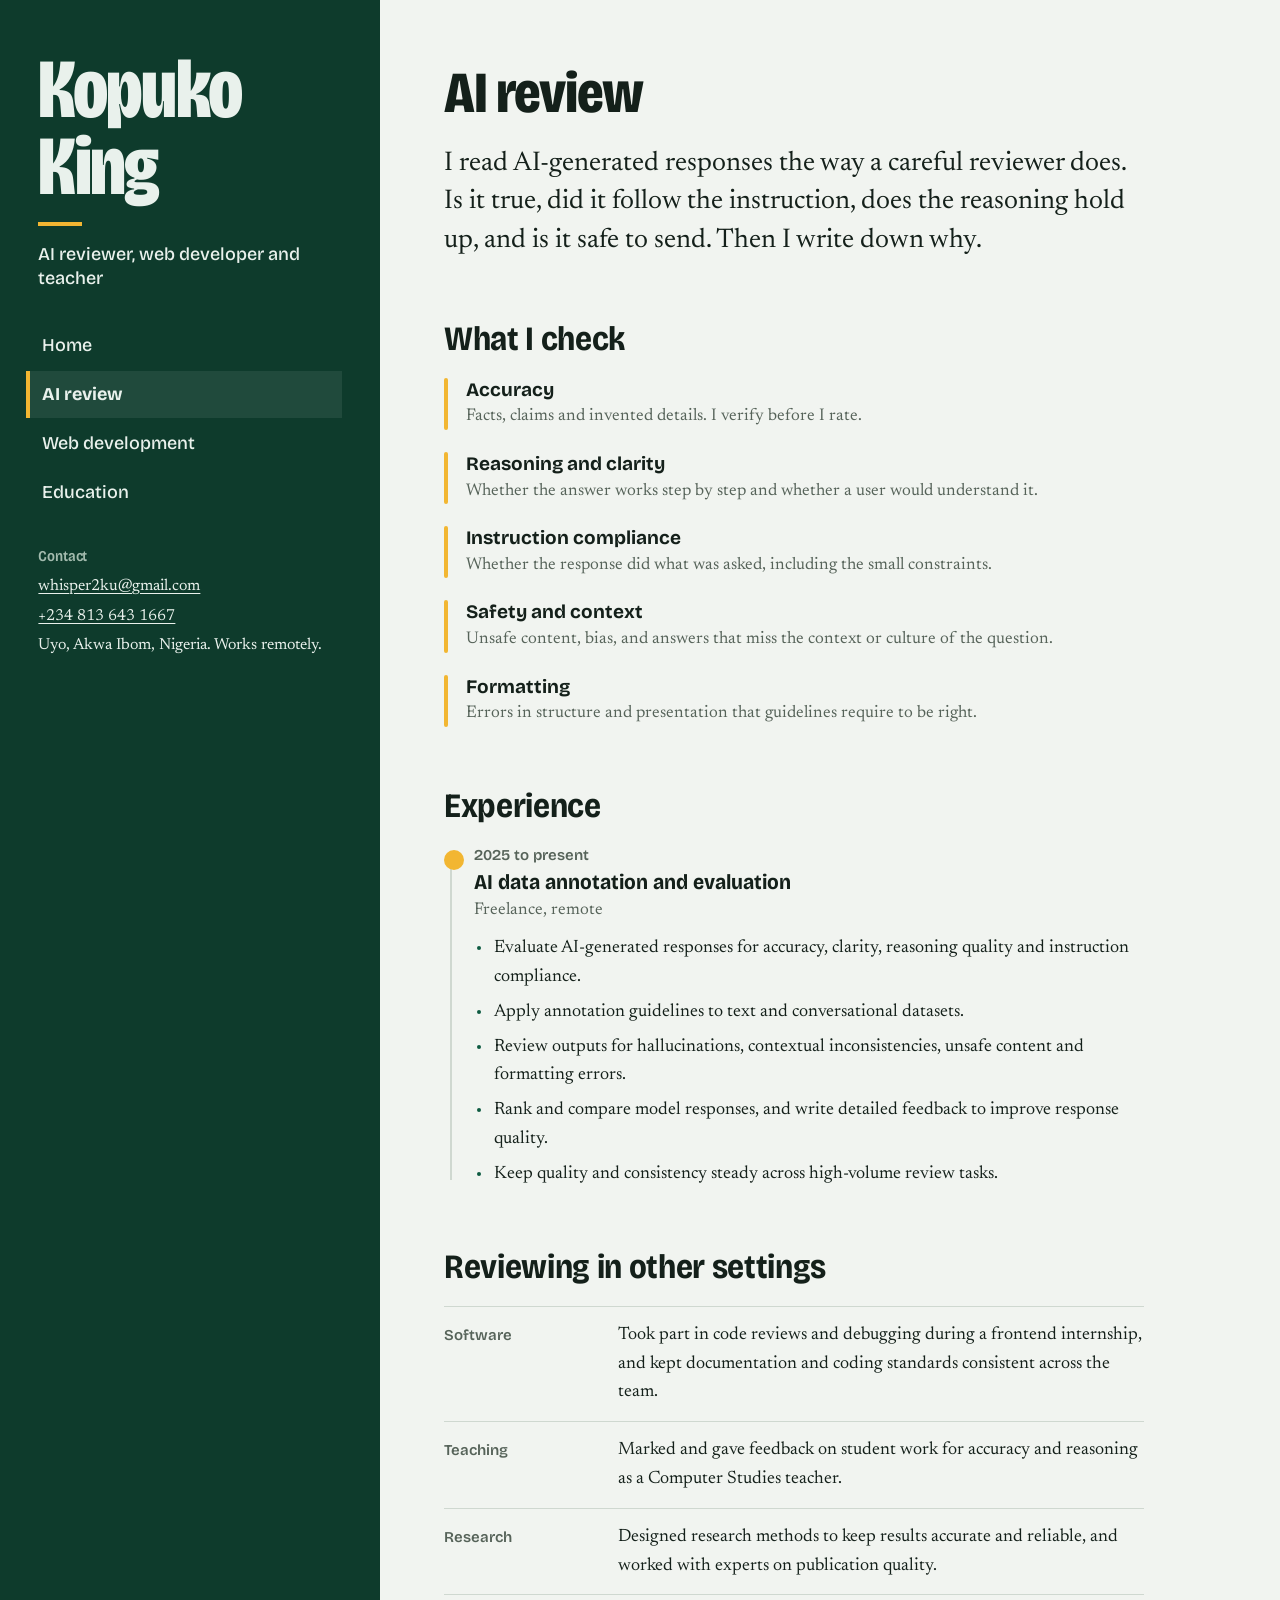
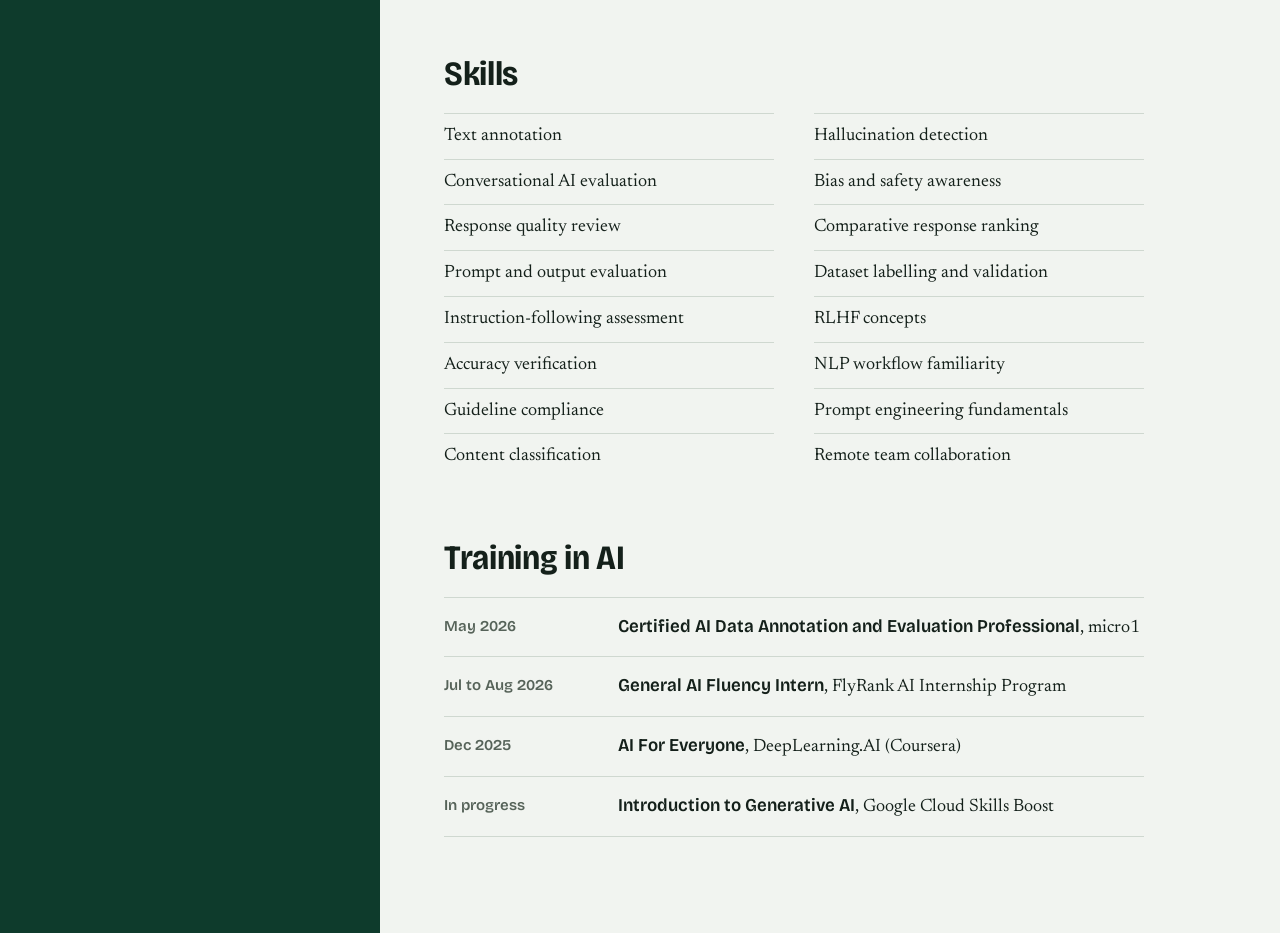
==== ai-review.html @ b8186ad0 "update CV" ====
<!doctype html>
<html lang="en">
<head>
<meta charset="utf-8">
<meta name="viewport" content="width=device-width, initial-scale=1">
<title>AI review | Kopuko King</title>
<meta name="description" content="AI data annotation and evaluation experience, skills and training.">
<meta property="og:title" content="AI review | Kopuko King">
<meta property="og:description" content="AI data annotation and evaluation experience, skills and training.">
<meta name="theme-color" content="#0E3B2C">
<link rel="preconnect" href="https://fonts.googleapis.com">
<link rel="preconnect" href="https://fonts.gstatic.com" crossorigin>
<link rel="stylesheet" href="https://fonts.googleapis.com/css2?family=Bricolage+Grotesque:opsz,wdth,wght@12..96,75..100,300..800&family=Newsreader:ital,opsz,wght@0,6..72,400..600;1,6..72,400&display=swap">
<link rel="stylesheet" href="style.css">
</head>
<body>
<div class="page">

  <aside class="side">
    <div class="side-inner">
      <div>
        <p class="brand"><a href="index.html">Kopuko<br>King</a></p>
        <p class="title">AI reviewer, web developer and teacher</p>
      </div>

      <nav class="nav" aria-label="Pages">
        <a href="index.html">Home</a>
        <a href="ai-review.html" aria-current="page">AI review</a>
        <a href="web-development.html">Web development</a>
        <a href="education.html">Education</a>
      </nav>

      <section>
        <h2>Contact</h2>
        <address class="contact">
          <a href="mailto:whisper2ku@gmail.com">whisper2ku@gmail.com</a>
          <a href="tel:+2348136431667">+234 813 643 1667</a>
          <span>Uyo, Akwa Ibom, Nigeria. Works remotely.</span>
        </address>
      </section>
    </div>
  </aside>

  <main class="main">
    <header>
      <h1>AI review</h1>
      <p class="lead">I read AI-generated responses the way a careful reviewer does. Is it true, did it follow the instruction, does the reasoning hold up, and is it safe to send. Then I write down why.</p>
    </header>

    <section>
      <h2>What I check</h2>
      <dl class="facts">
        <div>
          <dt>Accuracy</dt>
          <dd>Facts, claims and invented details. I verify before I rate.</dd>
        </div>
        <div>
          <dt>Reasoning and clarity</dt>
          <dd>Whether the answer works step by step and whether a user would understand it.</dd>
        </div>
        <div>
          <dt>Instruction compliance</dt>
          <dd>Whether the response did what was asked, including the small constraints.</dd>
        </div>
        <div>
          <dt>Safety and context</dt>
          <dd>Unsafe content, bias, and answers that miss the context or culture of the question.</dd>
        </div>
        <div>
          <dt>Formatting</dt>
          <dd>Errors in structure and presentation that guidelines require to be right.</dd>
        </div>
      </dl>
    </section>

    <section>
      <h2>Experience</h2>
      <ol class="timeline">
        <li class="now">
          <div class="when">2025 to present</div>
          <h3>AI data annotation and evaluation</h3>
          <p class="org">Freelance, remote</p>
          <ul class="bullets">
            <li>Evaluate AI-generated responses for accuracy, clarity, reasoning quality and instruction compliance.</li>
            <li>Apply annotation guidelines to text and conversational datasets.</li>
            <li>Review outputs for hallucinations, contextual inconsistencies, unsafe content and formatting errors.</li>
            <li>Rank and compare model responses, and write detailed feedback to improve response quality.</li>
            <li>Keep quality and consistency steady across high-volume review tasks.</li>
          </ul>
        </li>
      </ol>
    </section>

    <section>
      <h2>Reviewing in other settings</h2>
      <ul class="rows">
        <li><span class="when">Software</span><span>Took part in code reviews and debugging during a frontend internship, and kept documentation and coding standards consistent across the team.</span></li>
        <li><span class="when">Teaching</span><span>Marked and gave feedback on student work for accuracy and reasoning as a Computer Studies teacher.</span></li>
        <li><span class="when">Research</span><span>Designed research methods to keep results accurate and reliable, and worked with experts on publication quality.</span></li>
      </ul>
    </section>

    <section>
      <h2>Skills</h2>
      <ul class="cols">
        <li>Text annotation</li>
        <li>Conversational AI evaluation</li>
        <li>Response quality review</li>
        <li>Prompt and output evaluation</li>
        <li>Instruction-following assessment</li>
        <li>Accuracy verification</li>
        <li>Guideline compliance</li>
        <li>Content classification</li>
        <li>Hallucination detection</li>
        <li>Bias and safety awareness</li>
        <li>Comparative response ranking</li>
        <li>Dataset labelling and validation</li>
        <li>RLHF concepts</li>
        <li>NLP workflow familiarity</li>
        <li>Prompt engineering fundamentals</li>
        <li>Remote team collaboration</li>
      </ul>
    </section>

    <section>
      <h2>Training in AI</h2>
      <ul class="rows">
        <li><span class="when">May 2026</span><span><b>Certified AI Data Annotation and Evaluation Professional</b>, micro1</span></li>
        <li><span class="when">Jul to Aug 2026</span><span><b>General AI Fluency Intern</b>, FlyRank AI Internship Program</span></li>
        <li><span class="when">Dec 2025</span><span><b>AI For Everyone</b>, DeepLearning.AI (Coursera)</span></li>
        <li><span class="when">In progress</span><span><b>Introduction to Generative AI</b>, Google Cloud Skills Boost</span></li>
      </ul>
    </section>
  </main>
</div>
</body>
</html>
---- style.css ----
/* Layout: a deep green sidebar carries the name, the page links and contact details, and stays in view on desktop. The right column holds one page of content. On phones the sidebar becomes the opening block. */
:root {
  color-scheme: light;
  --paper: #F1F4F0;
  --ink: #14201A;
  --muted: #566359;
  --rule: #CFD8D0;
  --link: #0E5A41;
  --side: #0E3B2C;
  --side-ink: #E9F1EC;
  --side-muted: #A3BBAE;
  --side-rule: #2A5645;
  --side-hover: rgba(255, 255, 255, 0.08);
  --mark: #F2B632;
  --display: "Bricolage Grotesque", "Helvetica Neue", Arial, sans-serif;
  --text: "Newsreader", Georgia, "Times New Roman", serif;
}
@media (prefers-color-scheme: dark) {
  :root {
    color-scheme: dark;
    --paper: #0B1410;
    --ink: #E4ECE6;
    --muted: #9BADA1;
    --rule: #22342B;
    --link: #7FD1A8;
    --side: #12281F;
    --side-rule: #28463A;
  }
}
* { box-sizing: border-box; }
html { -webkit-text-size-adjust: 100%; }
body {
  margin: 0;
  background: var(--paper);
  color: var(--ink);
  font-family: var(--text);
  font-size: 18px;
  line-height: 1.6;
}
a { color: var(--link); text-underline-offset: 3px; text-decoration-thickness: 1px; }
a:focus-visible { outline: 2px solid var(--mark); outline-offset: 3px; border-radius: 2px; }
h1, h2, h3, .when, dt { font-family: var(--display); }
p { margin: 0; }
ul, ol { margin: 0; padding: 0; list-style: none; }

.page { display: grid; grid-template-columns: minmax(300px, 380px) minmax(0, 1fr); min-height: 100vh; }

/* Sidebar */
.side { background: var(--side); color: var(--side-ink); -webkit-print-color-adjust: exact; print-color-adjust: exact; }
.side-inner {
  position: sticky; top: 0;
  max-height: 100vh; overflow-y: auto;
  padding: clamp(28px, 4vw, 52px) clamp(24px, 3vw, 40px);
  display: flex; flex-direction: column; gap: 32px;
}
.brand {
  margin: 0;
  font-family: var(--display);
  font-size: clamp(56px, 7vw, 84px);
  line-height: 0.92;
  font-weight: 800;
  font-variation-settings: "wdth" 76;
  letter-spacing: -0.02em;
}
.brand a { color: inherit; text-decoration: none; }
.title { font-family: var(--display); font-size: 18px; line-height: 1.35; font-weight: 500; margin-top: 16px; max-width: 22ch; }
.title::before { content: ""; display: block; width: 44px; height: 4px; background: var(--mark); margin-bottom: 16px; }
.side h2 { font-size: 15px; font-weight: 600; margin: 0 0 10px; color: var(--side-muted); }
.side a { color: var(--side-ink); }
.nav { display: flex; flex-direction: column; gap: 2px; font-family: var(--display); font-size: 18px; font-weight: 500; }
.nav a { text-decoration: none; padding: 9px 12px; margin-left: -12px; border-left: 4px solid transparent; }
.nav a:hover { background: var(--side-hover); }
.nav a[aria-current="page"] { border-left-color: var(--mark); font-weight: 700; background: var(--side-hover); }
.contact { font-size: 16px; display: flex; flex-direction: column; gap: 4px; font-style: normal; overflow-wrap: anywhere; }

/* Main column */
.main { padding: clamp(32px, 5vw, 72px) clamp(20px, 5vw, 72px) 96px; display: flex; flex-direction: column; gap: 60px; }
.main > section, .main > header { max-width: 700px; min-width: 0; }
.main h1 { margin: 0 0 22px; font-size: clamp(38px, 5vw, 58px); line-height: 1.02; font-weight: 800; font-variation-settings: "wdth" 82; letter-spacing: -0.02em; text-wrap: balance; }
h2 { margin: 0 0 20px; font-size: clamp(26px, 3.4vw, 34px); line-height: 1.1; font-weight: 700; font-variation-settings: "wdth" 88; letter-spacing: -0.01em; text-wrap: balance; }
.lead { font-size: clamp(21px, 2.5vw, 27px); line-height: 1.42; max-width: 34em; text-wrap: pretty; }

/* Facts with a gold bar */
.facts { display: grid; gap: 22px; margin: 0; }
.facts > div { display: grid; grid-template-columns: 4px 1fr; column-gap: 18px; }
.facts > div::before { content: ""; background: var(--mark); grid-row: 1 / span 2; border-radius: 2px; }
.facts dt { font-size: 19px; font-weight: 700; line-height: 1.25; }
.facts dd { margin: 3px 0 0; color: var(--muted); font-size: 17px; line-height: 1.5; }

/* Profile details */
.profile { display: grid; grid-template-columns: 150px 1fr; gap: 0 24px; margin: 0; }
.profile dt { font-size: 15px; font-weight: 600; color: var(--muted); padding: 12px 0; border-top: 1px solid var(--rule); }
.profile dd { margin: 0; padding: 10px 0; border-top: 1px solid var(--rule); }
.profile dt:last-of-type, .profile dd:last-of-type { border-bottom: 1px solid var(--rule); }

/* Links to the other pages */
.paths a { display: block; padding: 20px 0; border-top: 1px solid var(--rule); color: inherit; text-decoration: none; }
.paths li:last-child a { border-bottom: 1px solid var(--rule); }
.paths h3 { margin: 0 0 4px; font-size: 24px; color: var(--link); text-decoration: underline; text-decoration-thickness: 1px; text-underline-offset: 5px; text-decoration-color: transparent; transition: text-decoration-color 0.15s; }
.paths a:hover h3, .paths a:focus-visible h3 { text-decoration-color: currentColor; }
.paths p { color: var(--muted); font-size: 17px; line-height: 1.5; max-width: 52ch; }

/* Timeline */
.timeline { position: relative; display: flex; flex-direction: column; gap: 34px; padding-left: 30px; }
.timeline::before { content: ""; position: absolute; left: 6px; top: 8px; bottom: 8px; width: 2px; background: var(--rule); }
.timeline > li { position: relative; min-width: 0; }
.timeline > li::before { content: ""; position: absolute; left: -30px; top: 6px; width: 14px; height: 14px; border-radius: 50%; background: var(--paper); border: 3px solid var(--link); }
.timeline > li.now::before { background: var(--mark); border-color: var(--mark); }
.when { font-size: 15px; font-weight: 600; color: var(--muted); font-variant-numeric: tabular-nums; line-height: 1.5; }
h3 { margin: 2px 0 0; font-size: 21px; line-height: 1.25; font-weight: 700; font-variation-settings: "wdth" 92; text-wrap: balance; }
.org { color: var(--muted); font-size: 17px; margin: 2px 0 10px; overflow-wrap: anywhere; }
.bullets { display: flex; flex-direction: column; gap: 6px; padding-left: 18px; list-style: disc; }
.bullets li::marker { color: var(--link); }
.bullets li { padding-left: 2px; }

/* Dated or labelled rows */
.rows li { display: grid; grid-template-columns: 150px 1fr; gap: 2px 24px; padding: 14px 0; border-top: 1px solid var(--rule); }
.rows li:last-child { border-bottom: 1px solid var(--rule); }
.rows .when { padding-top: 3px; }
.rows b { font-family: var(--display); font-weight: 600; font-variation-settings: "wdth" 94; }
.rows small { display: block; color: var(--muted); font-size: 16px; line-height: 1.5; margin-top: 2px; }
.rows > li > span { min-width: 0; overflow-wrap: anywhere; }

/* Two-column plain list */
.cols { columns: 2; column-gap: 40px; }
.cols li { break-inside: avoid; padding: 8px 0; border-top: 1px solid var(--rule); }

@media (max-width: 860px) {
  .page { grid-template-columns: 1fr; }
  .side-inner { position: static; max-height: none; overflow: visible; gap: 24px; }
  .nav { flex-direction: row; flex-wrap: wrap; gap: 4px 8px; font-size: 17px; }
  .nav a { margin-left: 0; padding: 8px 12px; border-left: 0; border-bottom: 3px solid transparent; }
  .nav a[aria-current="page"] { border-bottom-color: var(--mark); }
  .main { gap: 48px; padding-bottom: 64px; }
}
@media (max-width: 560px) {
  body { font-size: 17px; }
  .rows li, .profile { grid-template-columns: 1fr; }
  .profile dt { padding-bottom: 0; border-bottom: 0 !important; }
  .profile dd { border-top: 0; padding-top: 2px; }
  .cols { columns: 1; }
}
@media print {
  :root { --paper: #fff; --ink: #14201A; --muted: #566359; --rule: #CFD8D0; --link: #0E5A41; --side: #0E3B2C; --side-ink: #E9F1EC; --side-muted: #A3BBAE; --side-rule: #2A5645; }
  body { font-size: 15px; }
  .page { grid-template-columns: 280px 1fr; min-height: 0; }
  .side-inner { position: static; max-height: none; padding: 28px 22px; gap: 22px; }
  .brand { font-size: 52px; }
  .main { padding: 28px; gap: 34px; }
  .timeline > li, .rows li { break-inside: avoid; }
}
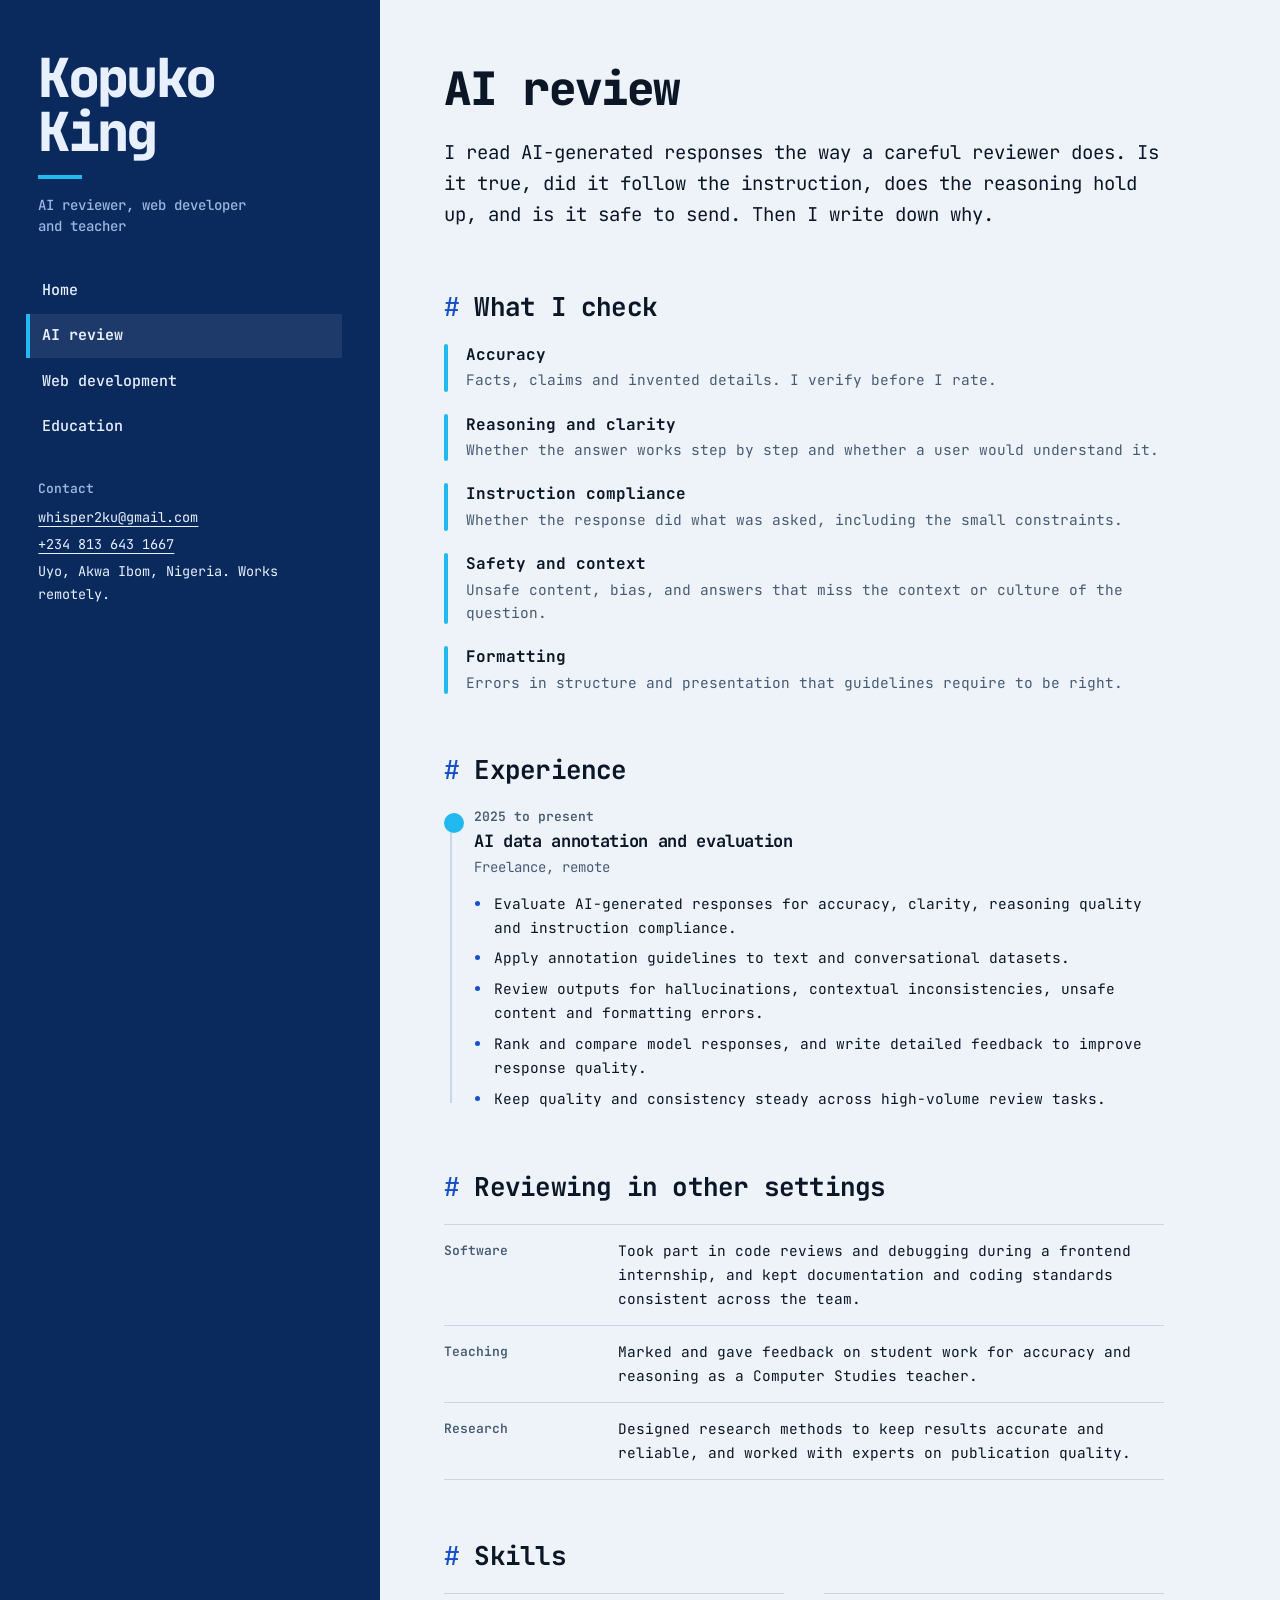
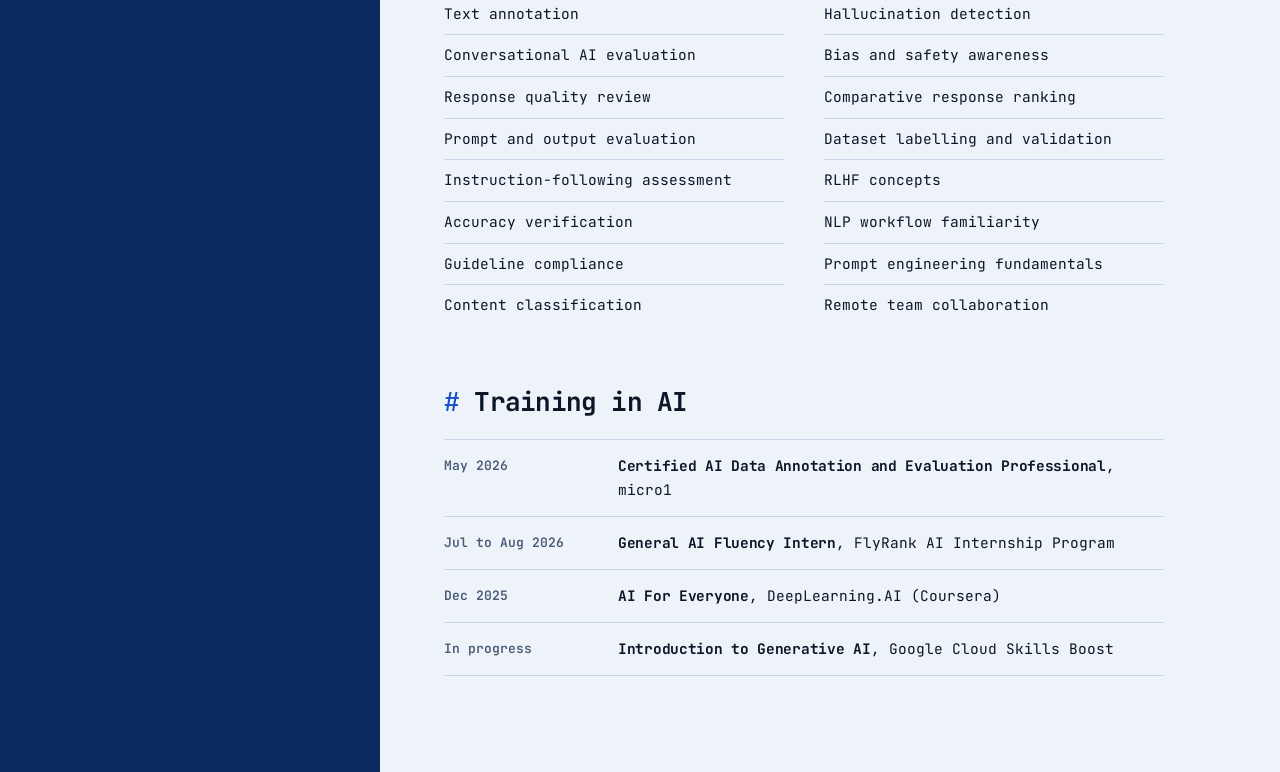
==== commit c7ddf72e: "font change" ====
--- a/ai-review.html
+++ b/ai-review.html
@@ -7,10 +7,10 @@
 <meta name="description" content="AI data annotation and evaluation experience, skills and training.">
 <meta property="og:title" content="AI review | Kopuko King">
 <meta property="og:description" content="AI data annotation and evaluation experience, skills and training.">
-<meta name="theme-color" content="#0E3B2C">
+<meta name="theme-color" content="#0A2A5E">
 <link rel="preconnect" href="https://fonts.googleapis.com">
 <link rel="preconnect" href="https://fonts.gstatic.com" crossorigin>
-<link rel="stylesheet" href="https://fonts.googleapis.com/css2?family=Bricolage+Grotesque:opsz,wdth,wght@12..96,75..100,300..800&family=Newsreader:ital,opsz,wght@0,6..72,400..600;1,6..72,400&display=swap">
+<link rel="stylesheet" href="https://fonts.googleapis.com/css2?family=JetBrains+Mono:wght@400;500;600;700;800&display=swap">
 <link rel="stylesheet" href="style.css">
 </head>
 <body>
--- a/style.css
+++ b/style.css
@@ -1,30 +1,29 @@
-/* Layout: a deep green sidebar carries the name, the page links and contact details, and stays in view on desktop. The right column holds one page of content. On phones the sidebar becomes the opening block. */
+/* Layout: a deep blue sidebar carries the name, the page links and contact details, and stays in view on desktop. The right column holds one page of content. On phones the sidebar becomes the opening block. One monospace face throughout. */
 :root {
   color-scheme: light;
-  --paper: #F1F4F0;
-  --ink: #14201A;
-  --muted: #566359;
-  --rule: #CFD8D0;
-  --link: #0E5A41;
-  --side: #0E3B2C;
-  --side-ink: #E9F1EC;
-  --side-muted: #A3BBAE;
-  --side-rule: #2A5645;
+  --paper: #EEF3FA;
+  --ink: #0B1626;
+  --muted: #475A74;
+  --rule: #C9D6E8;
+  --link: #1750C8;
+  --side: #0A2A5E;
+  --side-ink: #E8F0FF;
+  --side-muted: #9DB6E0;
+  --side-rule: #24427F;
   --side-hover: rgba(255, 255, 255, 0.08);
-  --mark: #F2B632;
-  --display: "Bricolage Grotesque", "Helvetica Neue", Arial, sans-serif;
-  --text: "Newsreader", Georgia, "Times New Roman", serif;
+  --mark: #22B8F0;
+  --mono: "JetBrains Mono", ui-monospace, "SF Mono", "Cascadia Mono", Menlo, Consolas, monospace;
 }
 @media (prefers-color-scheme: dark) {
   :root {
     color-scheme: dark;
-    --paper: #0B1410;
-    --ink: #E4ECE6;
-    --muted: #9BADA1;
-    --rule: #22342B;
-    --link: #7FD1A8;
-    --side: #12281F;
-    --side-rule: #28463A;
+    --paper: #060E1C;
+    --ink: #DCE8FA;
+    --muted: #8FA5C4;
+    --rule: #1A2E4F;
+    --link: #6EA8FF;
+    --side: #0A1D3D;
+    --side-rule: #1F3B6B;
   }
 }
 * { box-sizing: border-box; }
@@ -33,13 +32,12 @@
   margin: 0;
   background: var(--paper);
   color: var(--ink);
-  font-family: var(--text);
-  font-size: 18px;
-  line-height: 1.6;
+  font-family: var(--mono);
+  font-size: 15.5px;
+  line-height: 1.7;
 }
-a { color: var(--link); text-underline-offset: 3px; text-decoration-thickness: 1px; }
+a { color: var(--link); text-underline-offset: 4px; text-decoration-thickness: 1px; }
 a:focus-visible { outline: 2px solid var(--mark); outline-offset: 3px; border-radius: 2px; }
-h1, h2, h3, .when, dt { font-family: var(--display); }
 p { margin: 0; }
 ul, ol { margin: 0; padding: 0; list-style: none; }
 
@@ -53,52 +51,46 @@
   padding: clamp(28px, 4vw, 52px) clamp(24px, 3vw, 40px);
   display: flex; flex-direction: column; gap: 32px;
 }
-.brand {
-  margin: 0;
-  font-family: var(--display);
-  font-size: clamp(56px, 7vw, 84px);
-  line-height: 0.92;
-  font-weight: 800;
-  font-variation-settings: "wdth" 76;
-  letter-spacing: -0.02em;
-}
+.brand { margin: 0; font-size: clamp(38px, 4.2vw, 54px); line-height: 1; font-weight: 800; letter-spacing: -0.05em; }
 .brand a { color: inherit; text-decoration: none; }
-.title { font-family: var(--display); font-size: 18px; line-height: 1.35; font-weight: 500; margin-top: 16px; max-width: 22ch; }
+.title { font-size: 14px; line-height: 1.5; font-weight: 500; margin-top: 16px; max-width: 26ch; color: var(--side-muted); }
 .title::before { content: ""; display: block; width: 44px; height: 4px; background: var(--mark); margin-bottom: 16px; }
-.side h2 { font-size: 15px; font-weight: 600; margin: 0 0 10px; color: var(--side-muted); }
+.side h2 { font-size: 13px; font-weight: 600; margin: 0 0 10px; color: var(--side-muted); letter-spacing: 0; }
+.side h2::before { content: none; }
 .side a { color: var(--side-ink); }
-.nav { display: flex; flex-direction: column; gap: 2px; font-family: var(--display); font-size: 18px; font-weight: 500; }
+.nav { display: flex; flex-direction: column; gap: 2px; font-size: 15px; font-weight: 500; }
 .nav a { text-decoration: none; padding: 9px 12px; margin-left: -12px; border-left: 4px solid transparent; }
 .nav a:hover { background: var(--side-hover); }
 .nav a[aria-current="page"] { border-left-color: var(--mark); font-weight: 700; background: var(--side-hover); }
-.contact { font-size: 16px; display: flex; flex-direction: column; gap: 4px; font-style: normal; overflow-wrap: anywhere; }
+.contact { font-size: 13.5px; display: flex; flex-direction: column; gap: 4px; font-style: normal; overflow-wrap: anywhere; }
 
 /* Main column */
 .main { padding: clamp(32px, 5vw, 72px) clamp(20px, 5vw, 72px) 96px; display: flex; flex-direction: column; gap: 60px; }
-.main > section, .main > header { max-width: 700px; min-width: 0; }
-.main h1 { margin: 0 0 22px; font-size: clamp(38px, 5vw, 58px); line-height: 1.02; font-weight: 800; font-variation-settings: "wdth" 82; letter-spacing: -0.02em; text-wrap: balance; }
-h2 { margin: 0 0 20px; font-size: clamp(26px, 3.4vw, 34px); line-height: 1.1; font-weight: 700; font-variation-settings: "wdth" 88; letter-spacing: -0.01em; text-wrap: balance; }
-.lead { font-size: clamp(21px, 2.5vw, 27px); line-height: 1.42; max-width: 34em; text-wrap: pretty; }
+.main > section, .main > header { max-width: 720px; min-width: 0; }
+.main h1 { margin: 0 0 22px; font-size: clamp(30px, 4vw, 46px); line-height: 1.1; font-weight: 800; letter-spacing: -0.04em; text-wrap: balance; overflow-wrap: anywhere; }
+h2 { margin: 0 0 22px; font-size: clamp(20px, 2.4vw, 26px); line-height: 1.2; font-weight: 700; letter-spacing: -0.03em; text-wrap: balance; }
+.main h2::before { content: "# "; color: var(--link); font-weight: 500; }
+.lead { font-size: clamp(16px, 1.8vw, 19px); line-height: 1.65; max-width: 46em; }
 
-/* Facts with a gold bar */
+/* Facts with a blue bar */
 .facts { display: grid; gap: 22px; margin: 0; }
 .facts > div { display: grid; grid-template-columns: 4px 1fr; column-gap: 18px; }
 .facts > div::before { content: ""; background: var(--mark); grid-row: 1 / span 2; border-radius: 2px; }
-.facts dt { font-size: 19px; font-weight: 700; line-height: 1.25; }
-.facts dd { margin: 3px 0 0; color: var(--muted); font-size: 17px; line-height: 1.5; }
+.facts dt { font-size: 16px; font-weight: 700; line-height: 1.35; }
+.facts dd { margin: 3px 0 0; color: var(--muted); font-size: 14.5px; line-height: 1.6; }
 
 /* Profile details */
 .profile { display: grid; grid-template-columns: 150px 1fr; gap: 0 24px; margin: 0; }
-.profile dt { font-size: 15px; font-weight: 600; color: var(--muted); padding: 12px 0; border-top: 1px solid var(--rule); }
-.profile dd { margin: 0; padding: 10px 0; border-top: 1px solid var(--rule); }
+.profile dt { font-size: 13.5px; font-weight: 600; color: var(--muted); padding: 12px 0; border-top: 1px solid var(--rule); }
+.profile dd { margin: 0; padding: 12px 0; border-top: 1px solid var(--rule); min-width: 0; overflow-wrap: anywhere; }
 .profile dt:last-of-type, .profile dd:last-of-type { border-bottom: 1px solid var(--rule); }
 
 /* Links to the other pages */
 .paths a { display: block; padding: 20px 0; border-top: 1px solid var(--rule); color: inherit; text-decoration: none; }
 .paths li:last-child a { border-bottom: 1px solid var(--rule); }
-.paths h3 { margin: 0 0 4px; font-size: 24px; color: var(--link); text-decoration: underline; text-decoration-thickness: 1px; text-underline-offset: 5px; text-decoration-color: transparent; transition: text-decoration-color 0.15s; }
+.paths h3 { margin: 0 0 4px; font-size: 19px; color: var(--link); text-decoration: underline; text-decoration-thickness: 1px; text-underline-offset: 6px; text-decoration-color: transparent; transition: text-decoration-color 0.15s; }
 .paths a:hover h3, .paths a:focus-visible h3 { text-decoration-color: currentColor; }
-.paths p { color: var(--muted); font-size: 17px; line-height: 1.5; max-width: 52ch; }
+.paths p { color: var(--muted); font-size: 14.5px; line-height: 1.6; max-width: 56ch; }
 
 /* Timeline */
 .timeline { position: relative; display: flex; flex-direction: column; gap: 34px; padding-left: 30px; }
@@ -106,46 +98,49 @@
 .timeline > li { position: relative; min-width: 0; }
 .timeline > li::before { content: ""; position: absolute; left: -30px; top: 6px; width: 14px; height: 14px; border-radius: 50%; background: var(--paper); border: 3px solid var(--link); }
 .timeline > li.now::before { background: var(--mark); border-color: var(--mark); }
-.when { font-size: 15px; font-weight: 600; color: var(--muted); font-variant-numeric: tabular-nums; line-height: 1.5; }
-h3 { margin: 2px 0 0; font-size: 21px; line-height: 1.25; font-weight: 700; font-variation-settings: "wdth" 92; text-wrap: balance; }
-.org { color: var(--muted); font-size: 17px; margin: 2px 0 10px; overflow-wrap: anywhere; }
-.bullets { display: flex; flex-direction: column; gap: 6px; padding-left: 18px; list-style: disc; }
+.when { font-size: 13px; font-weight: 600; color: var(--muted); font-variant-numeric: tabular-nums; line-height: 1.6; }
+h3 { margin: 2px 0 0; font-size: 17px; line-height: 1.35; font-weight: 700; letter-spacing: -0.02em; text-wrap: balance; }
+.org { color: var(--muted); font-size: 14px; margin: 3px 0 12px; overflow-wrap: anywhere; }
+.bullets { display: flex; flex-direction: column; gap: 7px; padding-left: 18px; list-style: disc; font-size: 14.5px; line-height: 1.65; }
 .bullets li::marker { color: var(--link); }
 .bullets li { padding-left: 2px; }
 
 /* Dated or labelled rows */
-.rows li { display: grid; grid-template-columns: 150px 1fr; gap: 2px 24px; padding: 14px 0; border-top: 1px solid var(--rule); }
+.rows li { display: grid; grid-template-columns: 150px 1fr; gap: 2px 24px; padding: 14px 0; border-top: 1px solid var(--rule); font-size: 14.5px; line-height: 1.65; }
 .rows li:last-child { border-bottom: 1px solid var(--rule); }
-.rows .when { padding-top: 3px; }
-.rows b { font-family: var(--display); font-weight: 600; font-variation-settings: "wdth" 94; }
-.rows small { display: block; color: var(--muted); font-size: 16px; line-height: 1.5; margin-top: 2px; }
+.rows .when { padding-top: 2px; }
+.rows b { font-weight: 700; letter-spacing: -0.02em; }
+.rows small { display: block; color: var(--muted); font-size: 13.5px; line-height: 1.6; margin-top: 2px; }
 .rows > li > span { min-width: 0; overflow-wrap: anywhere; }
 
 /* Two-column plain list */
-.cols { columns: 2; column-gap: 40px; }
+.cols { columns: 2; column-gap: 40px; font-size: 14.5px; }
 .cols li { break-inside: avoid; padding: 8px 0; border-top: 1px solid var(--rule); }
+
+.note { margin-top: 26px; font-size: 14.5px; }
+.note b { font-weight: 700; }
 
 @media (max-width: 860px) {
   .page { grid-template-columns: 1fr; }
   .side-inner { position: static; max-height: none; overflow: visible; gap: 24px; }
-  .nav { flex-direction: row; flex-wrap: wrap; gap: 4px 8px; font-size: 17px; }
+  .nav { flex-direction: row; flex-wrap: wrap; gap: 4px 8px; font-size: 14px; }
   .nav a { margin-left: 0; padding: 8px 12px; border-left: 0; border-bottom: 3px solid transparent; }
   .nav a[aria-current="page"] { border-bottom-color: var(--mark); }
   .main { gap: 48px; padding-bottom: 64px; }
 }
 @media (max-width: 560px) {
-  body { font-size: 17px; }
+  body { font-size: 15px; }
   .rows li, .profile { grid-template-columns: 1fr; }
   .profile dt { padding-bottom: 0; border-bottom: 0 !important; }
   .profile dd { border-top: 0; padding-top: 2px; }
   .cols { columns: 1; }
 }
 @media print {
-  :root { --paper: #fff; --ink: #14201A; --muted: #566359; --rule: #CFD8D0; --link: #0E5A41; --side: #0E3B2C; --side-ink: #E9F1EC; --side-muted: #A3BBAE; --side-rule: #2A5645; }
-  body { font-size: 15px; }
-  .page { grid-template-columns: 280px 1fr; min-height: 0; }
-  .side-inner { position: static; max-height: none; padding: 28px 22px; gap: 22px; }
-  .brand { font-size: 52px; }
+  :root { --paper: #fff; --ink: #0B1626; --muted: #475A74; --rule: #C9D6E8; --link: #1750C8; --side: #0A2A5E; --side-ink: #E8F0FF; --side-muted: #9DB6E0; --side-rule: #24427F; }
+  body { font-size: 12.5px; }
+  .page { grid-template-columns: 270px 1fr; min-height: 0; }
+  .side-inner { position: static; max-height: none; padding: 28px 20px; gap: 22px; }
+  .brand { font-size: 36px; }
   .main { padding: 28px; gap: 34px; }
   .timeline > li, .rows li { break-inside: avoid; }
 }
